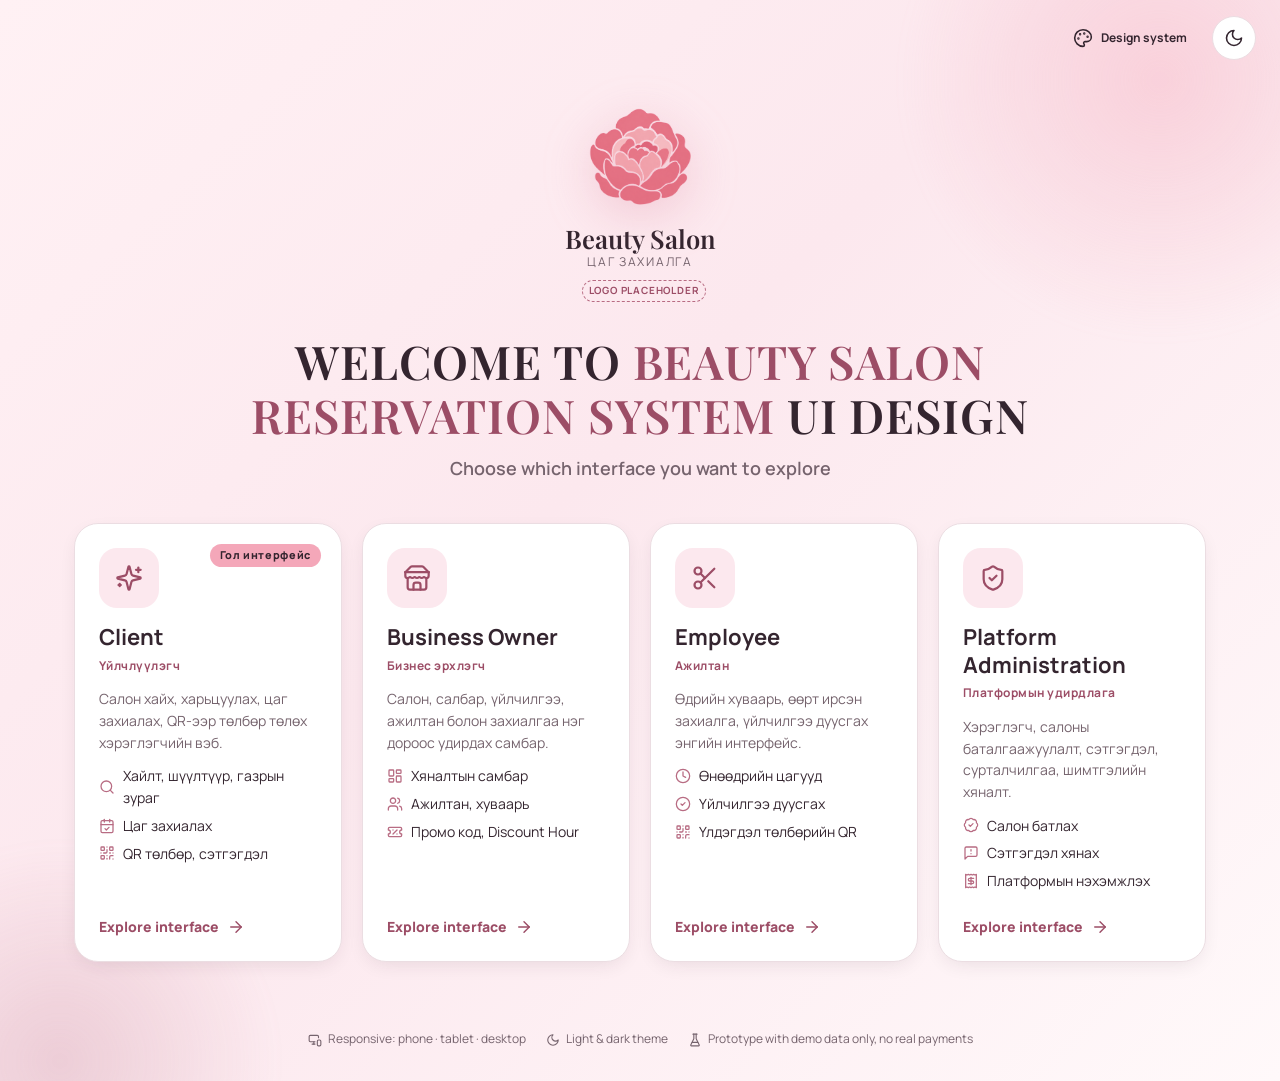
==== beauty-salon-ui/index.html @ b859e878 "overview" ====
<!DOCTYPE html>
<html lang="mn">
<head>
  <meta charset="UTF-8">
  <meta name="viewport" content="width=device-width, initial-scale=1">
  <meta name="theme-color" content="#FFF9FA">
  <title>Welcome · Beauty Salon Reservation System UI</title>
  <link rel="icon" type="image/png" href="assets/logo/logo-symbol.png">

  <link rel="preconnect" href="https://fonts.googleapis.com">
  <link rel="preconnect" href="https://fonts.gstatic.com" crossorigin>
  <link rel="stylesheet" href="https://fonts.googleapis.com/css2?family=Manrope:wght@400;500;600;700;800&family=Playfair+Display:wght@500;600;700&display=swap">

  <script src="assets/js/theme.js"></script>
  <link rel="stylesheet" href="assets/css/tokens.css">
  <link rel="stylesheet" href="assets/css/base.css">
  <link rel="stylesheet" href="assets/css/components.css">
  <link rel="stylesheet" href="assets/css/welcome.css">
</head>
<body data-base="">
  <div class="welcome">
    <div class="welcome-top">
      <a class="btn btn-ghost btn-sm" href="design-system.html"><i data-lucide="palette"></i>Design system</a>
      <span id="theme-slot"></span>
    </div>

    <main class="welcome-hero">
      <div class="welcome-logo" id="welcome-logo"></div>

      <h1 class="welcome-title">WELCOME TO <span class="accent">BEAUTY SALON RESERVATION SYSTEM</span> UI DESIGN</h1>
      <p class="welcome-sub">Choose which interface you want to explore</p>

      <div class="iface-grid">
        <a class="iface-card featured" href="client/index.html">
          <span class="iface-icon"><i data-lucide="sparkles"></i></span>
          <div>
            <h2>Client</h2>
            <span class="iface-mn">Үйлчлүүлэгч</span>
          </div>
          <p>Салон хайх, харьцуулах, цаг захиалах, QR-ээр төлбөр төлөх хэрэглэгчийн вэб.</p>
          <ul>
            <li><i data-lucide="search"></i>Хайлт, шүүлтүүр, газрын зураг</li>
            <li><i data-lucide="calendar-check"></i>Цаг захиалах</li>
            <li><i data-lucide="qr-code"></i>QR төлбөр, сэтгэгдэл</li>
          </ul>
          <span class="iface-cta">Explore interface <i data-lucide="arrow-right"></i></span>
        </a>

        <a class="iface-card" href="business/index.html">
          <span class="iface-icon"><i data-lucide="store"></i></span>
          <div>
            <h2>Business Owner</h2>
            <span class="iface-mn">Бизнес эрхлэгч</span>
          </div>
          <p>Салон, салбар, үйлчилгээ, ажилтан болон захиалгаа нэг дороос удирдах самбар.</p>
          <ul>
            <li><i data-lucide="layout-dashboard"></i>Хяналтын самбар</li>
            <li><i data-lucide="users"></i>Ажилтан, хуваарь</li>
            <li><i data-lucide="ticket-percent"></i>Промо код, Discount Hour</li>
          </ul>
          <span class="iface-cta">Explore interface <i data-lucide="arrow-right"></i></span>
        </a>

        <a class="iface-card" href="employee/index.html">
          <span class="iface-icon"><i data-lucide="scissors"></i></span>
          <div>
            <h2>Employee</h2>
            <span class="iface-mn">Ажилтан</span>
          </div>
          <p>Өдрийн хуваарь, өөрт ирсэн захиалга, үйлчилгээ дуусгах энгийн интерфейс.</p>
          <ul>
            <li><i data-lucide="clock"></i>Өнөөдрийн цагууд</li>
            <li><i data-lucide="circle-check"></i>Үйлчилгээ дуусгах</li>
            <li><i data-lucide="qr-code"></i>Үлдэгдэл төлбөрийн QR</li>
          </ul>
          <span class="iface-cta">Explore interface <i data-lucide="arrow-right"></i></span>
        </a>

        <a class="iface-card" href="admin/index.html">
          <span class="iface-icon"><i data-lucide="shield-check"></i></span>
          <div>
            <h2>Platform Administration</h2>
            <span class="iface-mn">Платформын удирдлага</span>
          </div>
          <p>Хэрэглэгч, салоны баталгаажуулалт, сэтгэгдэл, сурталчилгаа, шимтгэлийн хяналт.</p>
          <ul>
            <li><i data-lucide="badge-check"></i>Салон батлах</li>
            <li><i data-lucide="message-square-warning"></i>Сэтгэгдэл хянах</li>
            <li><i data-lucide="receipt"></i>Платформын нэхэмжлэх</li>
          </ul>
          <span class="iface-cta">Explore interface <i data-lucide="arrow-right"></i></span>
        </a>
      </div>
    </main>

    <footer class="welcome-foot">
      <span><i data-lucide="monitor-smartphone"></i>Responsive: phone · tablet · desktop</span>
      <span><i data-lucide="moon"></i>Light &amp; dark theme</span>
      <span><i data-lucide="flask-conical"></i>Prototype with demo data only, no real payments</span>
    </footer>
  </div>

  <script src="assets/vendor/lucide.min.js"></script>
  <script src="assets/js/ui.js"></script>
  <script>
    document.getElementById("welcome-logo").innerHTML = UI.logo({ href: "index.html", tag: true });
    document.getElementById("theme-slot").outerHTML = UI.themeToggle();
    UI.icons();
  </script>
</body>
</html>
---- beauty-salon-ui/assets/css/tokens.css ----
/* =========================================================
   Cherry Blossom design tokens
   Every colour, radius, shadow and spacing value used in the
   prototype comes from here. Change a value once, it updates
   in all four interfaces.
   ========================================================= */

:root {
  /* ---- Brand palette (light) ---- */
  --primary: #F4A7B9;          /* Cherry Blossom Pink */
  --primary-hover: #DE829C;    /* Deep Rose */
  --primary-soft: #FCE8EE;     /* Pale Blush */
  --on-primary: #34252F;       /* text on pink buttons (dark plum = AA contrast) */
  --accent: #B86C83;           /* Dusty Rose, for icons / decoration */
  --accent-strong: #9C4D66;    /* darker rose for small text & links (AA on ivory) */

  --bg: #FFF9FA;               /* Soft Ivory */
  --surface: #FFFFFF;
  --surface-2: #FCE8EE;        /* Pale Blush */
  --surface-3: #F8F0F3;
  --text: #34252F;             /* Dark Plum */
  --text-2: #75636D;           /* Muted Mauve */
  --text-3: #9A8891;
  --border: #EBDDE2;
  --border-strong: #DCC6CF;

  /* ---- Status colours (tuned to sit with the pink) ---- */
  --success: #2F8F6B;
  --success-soft: #E3F4EC;
  --warning: #B7791F;
  --warning-soft: #FCF1DC;
  --danger: #C2415D;
  --danger-soft: #FBE4E9;
  --info: #5468B8;
  --info-soft: #E7EAF8;

  /* ---- Effects ---- */
  --shadow-sm: 0 1px 2px rgba(52, 37, 47, .06);
  --shadow-md: 0 6px 20px -6px rgba(52, 37, 47, .12);
  --shadow-lg: 0 18px 48px -12px rgba(120, 50, 80, .22);
  --ring: 0 0 0 3px rgba(222, 130, 156, .45);
  --gradient-blush: linear-gradient(135deg, #FFF1F4 0%, #FCE8EE 45%, #FFF9FA 100%);
  --overlay: rgba(52, 37, 47, .45);

  /* ---- Typography ---- */
  --font-sans: "Manrope", "Segoe UI", "Helvetica Neue", Arial, sans-serif;
  --font-display: "Playfair Display", Georgia, "Times New Roman", serif;
  --fs-xs: .75rem;
  --fs-sm: .875rem;
  --fs-md: 1rem;
  --fs-lg: 1.125rem;
  --fs-xl: 1.375rem;
  --fs-2xl: 1.75rem;
  --fs-3xl: clamp(1.75rem, 1.2rem + 2.4vw, 2.75rem);

  /* ---- Spacing scale (4px base) ---- */
  --sp-1: 4px;
  --sp-2: 8px;
  --sp-3: 12px;
  --sp-4: 16px;
  --sp-5: 20px;
  --sp-6: 24px;
  --sp-8: 32px;
  --sp-10: 40px;
  --sp-12: 48px;
  --sp-16: 64px;

  /* ---- Radius ---- */
  --r-sm: 8px;
  --r-md: 12px;
  --r-lg: 18px;
  --r-xl: 24px;
  --r-pill: 999px;

  /* ---- Layout ---- */
  --header-h: 64px;
  --demo-bar-h: 36px;
  --sidebar-w: 248px;
  --sidebar-w-collapsed: 76px;
  --bottom-nav-h: 64px;
  --content-max: 1200px;

  --ease: cubic-bezier(.2, .7, .2, 1);
  --t-fast: 150ms;
  --t-med: 260ms;

  color-scheme: light;
}

/* ---- Dark theme ---- */
:root[data-theme="dark"] {
  --primary: #F4A7B9;
  --primary-hover: #F7BCCA;
  --primary-soft: #3D2C38;
  --on-primary: #19151B;
  --accent: #E69CB2;
  --accent-strong: #F0B3C4;

  --bg: #19151B;               /* Deep Plum Black */
  --surface: #272129;          /* Dark Plum */
  --surface-2: #352B35;        /* Muted Plum */
  --surface-3: #2F2730;
  --text: #F9F2F5;
  --text-2: #C2B1BC;
  --text-3: #9A8893;
  --border: #493B46;
  --border-strong: #5C4B58;

  --success: #5CC79C;
  --success-soft: #1F3A30;
  --warning: #E3B062;
  --warning-soft: #3D3121;
  --danger: #F07C95;
  --danger-soft: #45222C;
  --info: #9AA9EC;
  --info-soft: #262C48;

  --shadow-sm: 0 1px 2px rgba(0, 0, 0, .35);
  --shadow-md: 0 6px 20px -6px rgba(0, 0, 0, .5);
  --shadow-lg: 0 18px 48px -12px rgba(0, 0, 0, .65);
  --ring: 0 0 0 3px rgba(244, 167, 185, .45);
  --gradient-blush: linear-gradient(135deg, #221B24 0%, #2A2029 50%, #19151B 100%);
  --overlay: rgba(10, 6, 10, .6);

  color-scheme: dark;
}
---- beauty-salon-ui/assets/css/base.css ----
/* =========================================================
   Base: reset, typography, focus, utilities
   ========================================================= */

*, *::before, *::after { box-sizing: border-box; }

html { -webkit-text-size-adjust: 100%; }

body {
  margin: 0;
  min-height: 100vh;
  font-family: var(--font-sans);
  font-size: var(--fs-md);
  line-height: 1.55;
  color: var(--text);
  background: var(--bg);
  -webkit-font-smoothing: antialiased;
  overflow-x: hidden;
}

/* Smooth theme change. Added by theme.js after first paint so the
   page doesn't animate on load. */
html.theme-ready body,
html.theme-ready .card,
html.theme-ready .surface,
html.theme-ready .btn,
html.theme-ready .input,
html.theme-ready .app-header,
html.theme-ready .sidebar,
html.theme-ready .bottom-nav,
html.theme-ready .demo-bar {
  transition: background-color var(--t-med) var(--ease),
              border-color var(--t-med) var(--ease),
              color var(--t-med) var(--ease),
              box-shadow var(--t-med) var(--ease);
}

img, svg { display: block; max-width: 100%; }
button, input, select, textarea { font: inherit; color: inherit; }
button { cursor: pointer; }
a { color: var(--accent-strong); text-decoration: none; }
a:hover { text-decoration: underline; }

h1, h2, h3, h4 { margin: 0 0 var(--sp-2); line-height: 1.25; font-weight: 700; }
h1 { font-size: var(--fs-3xl); }
h2 { font-size: var(--fs-2xl); }
h3 { font-size: var(--fs-xl); }
h4 { font-size: var(--fs-lg); }
p { margin: 0 0 var(--sp-3); }

.display { font-family: var(--font-display); font-weight: 600; letter-spacing: .01em; }

/* Visible keyboard focus everywhere */
:focus { outline: none; }
:focus-visible {
  outline: none;
  box-shadow: var(--ring);
  border-radius: var(--r-sm);
}

::selection { background: var(--primary); color: var(--on-primary); }

/* Lucide renders <i data-lucide> into <svg class="lucide">. */
.lucide { width: 20px; height: 20px; stroke-width: 1.9; flex-shrink: 0; }
.icon-sm .lucide, .lucide.icon-sm { width: 16px; height: 16px; }
.icon-lg .lucide, .lucide.icon-lg { width: 28px; height: 28px; }

/* ---- Utilities ---- */
.sr-only {
  position: absolute; width: 1px; height: 1px; padding: 0; margin: -1px;
  overflow: hidden; clip: rect(0 0 0 0); white-space: nowrap; border: 0;
}
.muted { color: var(--text-2); }
.small { font-size: var(--fs-sm); }
.xs { font-size: var(--fs-xs); }
.row { display: flex; align-items: center; gap: var(--sp-3); }
.row-wrap { display: flex; flex-wrap: wrap; gap: var(--sp-3); }
.stack { display: flex; flex-direction: column; gap: var(--sp-3); }
.spacer { flex: 1; }
.center { text-align: center; }
.mt-4 { margin-top: var(--sp-4); }
.mt-6 { margin-top: var(--sp-6); }
.mb-4 { margin-bottom: var(--sp-4); }
.hide-mobile { }
@media (max-width: 767px) { .hide-mobile { display: none !important; } }
@media (min-width: 768px) { .show-mobile-only { display: none !important; } }

@media (prefers-reduced-motion: reduce) {
  *, *::before, *::after { animation-duration: 1ms !important; transition-duration: 1ms !important; }
}
---- beauty-salon-ui/assets/css/components.css ----
/* =========================================================
   Shared components used by all four interfaces
   ========================================================= */

/* ---------- Logo ---------- */
.logo { display: inline-flex; align-items: center; gap: var(--sp-2); color: var(--text); text-decoration: none; }
.logo:hover { text-decoration: none; }
.logo img { height: 36px; width: auto; object-fit: contain; }
.logo .logo-word { display: flex; flex-direction: column; gap: 3px; line-height: 1.1; }
.logo .logo-word b { font-family: var(--font-display); font-size: 1.15rem; font-weight: 600; }
.logo .logo-word span { font-size: .68rem; letter-spacing: .14em; text-transform: uppercase; color: var(--text-2); }
.logo .logo-combo { display: inline-flex; align-items: center; gap: var(--sp-2); }
.logo .logo-symbol { display: none; }
/* Symbol on phones, combination from tablet up (header context) */
@media (max-width: 767px) {
  .logo[data-responsive] .logo-combo { display: none; }
  .logo[data-responsive] .logo-symbol { display: block; }
}
.logo-placeholder-tag {
  display: inline-block; margin-left: var(--sp-2);
  font-size: .62rem; font-weight: 700; letter-spacing: .08em; text-transform: uppercase;
  padding: 2px 6px; border-radius: var(--r-pill);
  border: 1px dashed var(--accent); color: var(--accent-strong);
}

/* ---------- Buttons ---------- */
.btn {
  display: inline-flex; align-items: center; justify-content: center; gap: var(--sp-2);
  min-height: 44px; padding: 0 var(--sp-5);
  border-radius: var(--r-pill); border: 1px solid transparent;
  font-weight: 700; font-size: var(--fs-sm); line-height: 1; white-space: nowrap;
  text-decoration: none; cursor: pointer; user-select: none;
  transition: background-color var(--t-fast) var(--ease), transform var(--t-fast) var(--ease),
              box-shadow var(--t-fast) var(--ease), border-color var(--t-fast);
}
.btn:hover { text-decoration: none; }
.btn:active { transform: translateY(1px); }
.btn[disabled], .btn.is-disabled { opacity: .5; cursor: not-allowed; pointer-events: none; }

.btn-primary { background: var(--primary); color: var(--on-primary); box-shadow: 0 6px 16px -8px var(--primary-hover); }
.btn-primary:hover { background: var(--primary-hover); }
.btn-secondary { background: var(--surface); color: var(--text); border-color: var(--border-strong); }
.btn-secondary:hover { background: var(--surface-2); }
.btn-ghost { background: transparent; color: var(--text); }
.btn-ghost:hover { background: var(--surface-2); }
.btn-danger { background: var(--danger); color: #fff; }
.btn-danger:hover { filter: brightness(1.05); }
.btn-sm { min-height: 36px; padding: 0 var(--sp-4); font-size: var(--fs-xs); }
.btn-lg { min-height: 52px; padding: 0 var(--sp-6); font-size: var(--fs-md); }
.btn-block { width: 100%; }

.icon-btn {
  display: inline-grid; place-items: center;
  width: 44px; height: 44px; border-radius: var(--r-pill);
  border: 1px solid var(--border); background: var(--surface); color: var(--text);
  transition: background-color var(--t-fast), border-color var(--t-fast);
}
.icon-btn:hover { background: var(--surface-2); border-color: var(--border-strong); }
.icon-btn.plain { border-color: transparent; background: transparent; }

/* Theme toggle swaps sun / moon icon */
.theme-toggle .when-dark { display: none; }
:root[data-theme="dark"] .theme-toggle .when-dark { display: block; }
:root[data-theme="dark"] .theme-toggle .when-light { display: none; }

/* ---------- Form controls ---------- */
.field { display: flex; flex-direction: column; gap: 6px; }
.field label { font-size: var(--fs-sm); font-weight: 600; }
.field .hint { font-size: var(--fs-xs); color: var(--text-2); }
.field .error-text { font-size: var(--fs-xs); color: var(--danger); display: none; }
.field.has-error .input { border-color: var(--danger); }
.field.has-error .error-text { display: block; }

.input, .select, .textarea {
  width: 100%; min-height: 44px; padding: 10px 14px;
  border-radius: var(--r-md); border: 1px solid var(--border-strong);
  background: var(--surface); color: var(--text);
  transition: border-color var(--t-fast), box-shadow var(--t-fast);
}
.input::placeholder, .textarea::placeholder { color: var(--text-3); }
.input:focus, .select:focus, .textarea:focus { border-color: var(--primary-hover); box-shadow: var(--ring); }
.textarea { min-height: 96px; resize: vertical; }
.select { appearance: none; background-image: linear-gradient(45deg, transparent 50%, var(--text-2) 50%), linear-gradient(135deg, var(--text-2) 50%, transparent 50%); background-position: calc(100% - 18px) 50%, calc(100% - 13px) 50%; background-size: 5px 5px; background-repeat: no-repeat; padding-right: 36px; }

.input-icon { position: relative; }
.input-icon .lucide { position: absolute; left: 14px; top: 50%; transform: translateY(-50%); color: var(--text-2); pointer-events: none; }
.input-icon .input { padding-left: 42px; }

.check { display: inline-flex; align-items: center; gap: var(--sp-2); cursor: pointer; font-size: var(--fs-sm); }
.check input { width: 18px; height: 18px; accent-color: var(--primary-hover); }

.switch { position: relative; display: inline-flex; align-items: center; gap: var(--sp-3); cursor: pointer; font-size: var(--fs-sm); }
.switch input { position: absolute; opacity: 0; width: 0; height: 0; }
.switch .track { width: 44px; height: 26px; border-radius: var(--r-pill); background: var(--border-strong); position: relative; transition: background var(--t-fast); }
.switch .track::after { content: ""; position: absolute; top: 3px; left: 3px; width: 20px; height: 20px; border-radius: 50%; background: #fff; box-shadow: var(--shadow-sm); transition: transform var(--t-med) var(--ease); }
.switch input:checked + .track { background: var(--primary-hover); }
.switch input:checked + .track::after { transform: translateX(18px); }
.switch input:focus-visible + .track { box-shadow: var(--ring); }

/* ---------- Chips ---------- */
.chip {
  display: inline-flex; align-items: center; gap: 6px;
  min-height: 36px; padding: 0 14px; border-radius: var(--r-pill);
  border: 1px solid var(--border-strong); background: var(--surface); color: var(--text);
  font-size: var(--fs-sm); font-weight: 600; cursor: pointer;
  transition: background var(--t-fast), border-color var(--t-fast), color var(--t-fast);
}
.chip:hover { border-color: var(--primary-hover); }
.chip[aria-pressed="true"], .chip.is-active { background: var(--primary); border-color: var(--primary); color: var(--on-primary); }
.chip .lucide { width: 16px; height: 16px; }

/* ---------- Badges ---------- */
.badge {
  display: inline-flex; align-items: center; gap: 4px;
  padding: 3px 10px; border-radius: var(--r-pill);
  font-size: var(--fs-xs); font-weight: 700; white-space: nowrap;
  background: var(--surface-2); color: var(--text);
}
.badge::before { content: ""; width: 6px; height: 6px; border-radius: 50%; background: currentColor; opacity: .8; }
.badge.no-dot::before { display: none; }
.badge-success { background: var(--success-soft); color: var(--success); }
.badge-warning { background: var(--warning-soft); color: var(--warning); }
.badge-danger  { background: var(--danger-soft);  color: var(--danger); }
.badge-info    { background: var(--info-soft);    color: var(--info); }
.badge-pink    { background: var(--primary-soft); color: var(--accent-strong); }

/* ---------- Cards ---------- */
.card {
  background: var(--surface); border: 1px solid var(--border);
  border-radius: var(--r-lg); box-shadow: var(--shadow-sm);
  padding: var(--sp-5);
}
.card-hover { transition: transform var(--t-med) var(--ease), box-shadow var(--t-med) var(--ease); }
.card-hover:hover { transform: translateY(-3px); box-shadow: var(--shadow-md); }
.card-title { display: flex; align-items: center; justify-content: space-between; gap: var(--sp-3); margin-bottom: var(--sp-4); }
.card-title h3 { margin: 0; font-size: var(--fs-lg); }

.stat-card { display: flex; flex-direction: column; gap: 6px; }
.stat-card .stat-icon { width: 40px; height: 40px; border-radius: var(--r-md); display: grid; place-items: center; background: var(--primary-soft); color: var(--accent-strong); }
.stat-card .stat-value { font-size: var(--fs-2xl); font-weight: 800; letter-spacing: -.01em; }
.stat-card .stat-label { font-size: var(--fs-sm); color: var(--text-2); }
.stat-card .stat-trend { font-size: var(--fs-xs); font-weight: 700; color: var(--success); }

/* ---------- Avatar ---------- */
.avatar { width: 40px; height: 40px; border-radius: 50%; display: grid; place-items: center; font-weight: 800; font-size: var(--fs-sm); background: var(--primary-soft); color: var(--accent-strong); flex-shrink: 0; }

/* ---------- Tables ---------- */
.table-wrap { width: 100%; overflow-x: auto; border: 1px solid var(--border); border-radius: var(--r-lg); background: var(--surface); }
.table { width: 100%; border-collapse: collapse; font-size: var(--fs-sm); }
.table th { text-align: left; font-weight: 700; font-size: var(--fs-xs); text-transform: uppercase; letter-spacing: .05em; color: var(--text-2); background: var(--surface-3); padding: 12px 16px; white-space: nowrap; }
.table td { padding: 14px 16px; border-top: 1px solid var(--border); vertical-align: middle; }
.table tbody tr:hover { background: var(--surface-3); }

/* ---------- Tabs / segmented ---------- */
.segmented { display: inline-flex; padding: 4px; border-radius: var(--r-pill); background: var(--surface-2); gap: 4px; }
.segmented button { border: 0; background: transparent; min-height: 36px; padding: 0 16px; border-radius: var(--r-pill); font-weight: 700; font-size: var(--fs-sm); color: var(--text-2); display: inline-flex; align-items: center; gap: 6px; }
.segmented button[aria-selected="true"] { background: var(--surface); color: var(--text); box-shadow: var(--shadow-sm); }

/* ---------- Modal & bottom sheet ---------- */
.overlay {
  position: fixed; inset: 0; z-index: 900; background: var(--overlay);
  display: flex; align-items: center; justify-content: center; padding: var(--sp-4);
  opacity: 0; visibility: hidden; transition: opacity var(--t-med) var(--ease), visibility var(--t-med);
}
.overlay.is-open { opacity: 1; visibility: visible; }
.modal {
  width: min(520px, 100%); max-height: calc(100vh - 32px); overflow: auto;
  background: var(--surface); border-radius: var(--r-xl); box-shadow: var(--shadow-lg);
  padding: var(--sp-6); transform: translateY(12px) scale(.98); transition: transform var(--t-med) var(--ease);
}
.overlay.is-open .modal { transform: none; }
.modal-head { display: flex; align-items: flex-start; justify-content: space-between; gap: var(--sp-3); margin-bottom: var(--sp-4); }
.modal-head h3 { margin: 0; }
.modal-foot { display: flex; justify-content: flex-end; gap: var(--sp-3); margin-top: var(--sp-6); flex-wrap: wrap; }

/* On phones the modal becomes a bottom sheet */
@media (max-width: 767px) {
  .overlay.sheet-on-mobile { align-items: flex-end; padding: 0; }
  .overlay.sheet-on-mobile .modal {
    width: 100%; border-radius: var(--r-xl) var(--r-xl) 0 0; max-height: 88vh;
    transform: translateY(100%); padding-bottom: calc(var(--sp-6) + env(safe-area-inset-bottom));
  }
  .overlay.sheet-on-mobile.is-open .modal { transform: none; }
  .overlay.sheet-on-mobile .modal::before { content: ""; display: block; width: 40px; height: 4px; border-radius: 4px; background: var(--border-strong); margin: -8px auto var(--sp-4); }
}

/* ---------- Toast ---------- */
.toast-stack { position: fixed; z-index: 1000; right: var(--sp-4); bottom: var(--sp-4); display: flex; flex-direction: column; gap: var(--sp-2); pointer-events: none; }
@media (max-width: 767px) { .toast-stack { left: var(--sp-4); bottom: calc(var(--bottom-nav-h) + var(--sp-4)); } }
.toast {
  pointer-events: auto; display: flex; align-items: center; gap: var(--sp-3);
  min-width: 260px; max-width: 380px; padding: 12px 16px; border-radius: var(--r-md);
  background: var(--surface); color: var(--text); border: 1px solid var(--border); box-shadow: var(--shadow-lg);
  font-size: var(--fs-sm); font-weight: 600; animation: toast-in var(--t-med) var(--ease);
}
.toast .lucide { color: var(--success); }
.toast.error .lucide { color: var(--danger); }
.toast.info .lucide { color: var(--info); }
.toast.leaving { opacity: 0; transform: translateY(8px); transition: all var(--t-med); }
@keyframes toast-in { from { opacity: 0; transform: translateY(8px); } to { opacity: 1; transform: none; } }

/* ---------- Empty state ---------- */
.empty {
  display: flex; flex-direction: column; align-items: center; text-align: center; gap: var(--sp-3);
  padding: var(--sp-12) var(--sp-6); border: 1px dashed var(--border-strong); border-radius: var(--r-lg);
  background: var(--surface);
}
.empty .empty-icon { width: 64px; height: 64px; border-radius: 50%; display: grid; place-items: center; background: var(--primary-soft); color: var(--accent-strong); }
.empty .empty-icon .lucide { width: 28px; height: 28px; }
.empty h3 { margin: 0; font-size: var(--fs-lg); }
.empty p { margin: 0; max-width: 420px; color: var(--text-2); font-size: var(--fs-sm); }

/* ---------- Skeleton (loading) ---------- */
.skeleton { border-radius: var(--r-sm); background: linear-gradient(90deg, var(--surface-2) 0%, var(--surface-3) 50%, var(--surface-2) 100%); background-size: 200% 100%; animation: shimmer 1.4s infinite linear; }
@keyframes shimmer { to { background-position: -200% 0; } }
---- beauty-salon-ui/assets/css/welcome.css ----
/* =========================================================
   Welcome / interface selection screen
   ========================================================= */

.welcome {
  position: relative; min-height: 100vh; overflow: hidden;
  display: flex; flex-direction: column;
  background: var(--gradient-blush);
}

/* Soft blossom glows in the background, kept subtle */
.welcome::before, .welcome::after {
  content: ""; position: absolute; border-radius: 50%; pointer-events: none; filter: blur(10px);
}
.welcome::before {
  width: 520px; height: 520px; top: -180px; right: -140px;
  background: radial-gradient(circle, color-mix(in srgb, var(--primary) 38%, transparent) 0%, transparent 70%);
}
.welcome::after {
  width: 440px; height: 440px; bottom: -200px; left: -160px;
  background: radial-gradient(circle, color-mix(in srgb, var(--accent) 22%, transparent) 0%, transparent 70%);
}

.welcome-top {
  position: relative; z-index: 1;
  display: flex; align-items: center; justify-content: flex-end; gap: var(--sp-2);
  padding: var(--sp-4) var(--sp-6);
}

.welcome-hero {
  position: relative; z-index: 1; flex: 1;
  width: 100%; max-width: 1180px; margin: 0 auto;
  padding: var(--sp-6) var(--sp-6) var(--sp-12);
  display: flex; flex-direction: column; align-items: center; text-align: center;
}

/* Big combination logo */
.welcome-logo .logo { flex-direction: column; gap: var(--sp-3); }
.welcome-logo .logo .logo-combo { flex-direction: column; gap: var(--sp-3); align-items: center; }
.welcome-logo .logo img { height: 112px; filter: drop-shadow(0 12px 24px rgba(222, 130, 156, .35)); }
.welcome-logo .logo .logo-word { align-items: center; }
.welcome-logo .logo .logo-word b { font-size: 1.6rem; }
.welcome-logo .logo .logo-word span { font-size: .75rem; }
.welcome-logo { animation: rise .7s var(--ease) both; }

.welcome-title {
  margin: var(--sp-8) 0 var(--sp-3);
  max-width: 900px;
  font-family: var(--font-display); font-weight: 600;
  font-size: clamp(1.5rem, 1rem + 2.6vw, 2.9rem);
  line-height: 1.18; letter-spacing: .02em;
  animation: rise .7s .08s var(--ease) both;
}
.welcome-title .accent { color: var(--accent-strong); }
.welcome-sub {
  margin: 0 0 var(--sp-10); color: var(--text-2);
  font-size: var(--fs-lg); font-weight: 600;
  animation: rise .7s .14s var(--ease) both;
}

.iface-grid {
  width: 100%;
  display: grid; gap: var(--sp-5);
  grid-template-columns: repeat(4, minmax(0, 1fr));
  text-align: left;
}
@media (max-width: 1023px) { .iface-grid { grid-template-columns: repeat(2, minmax(0, 1fr)); } }
@media (max-width: 599px)  { .iface-grid { grid-template-columns: 1fr; } }

.iface-card {
  position: relative; display: flex; flex-direction: column; gap: var(--sp-3);
  padding: var(--sp-6); border-radius: var(--r-xl);
  background: var(--surface); border: 1px solid var(--border);
  box-shadow: var(--shadow-md); color: var(--text);
  transition: transform var(--t-med) var(--ease), box-shadow var(--t-med) var(--ease), border-color var(--t-med);
  animation: rise .7s var(--ease) both;
}
.iface-card:nth-child(1) { animation-delay: .2s; }
.iface-card:nth-child(2) { animation-delay: .26s; }
.iface-card:nth-child(3) { animation-delay: .32s; }
.iface-card:nth-child(4) { animation-delay: .38s; }
.iface-card:hover { text-decoration: none; transform: translateY(-6px); box-shadow: var(--shadow-lg); border-color: var(--primary); }
.iface-card:focus-visible { border-radius: var(--r-xl); }

.iface-card .iface-icon {
  width: 60px; height: 60px; border-radius: var(--r-lg);
  display: grid; place-items: center;
  background: var(--primary-soft); color: var(--accent-strong);
  transition: background var(--t-med), color var(--t-med), transform var(--t-med) var(--ease);
}
.iface-card .iface-icon .lucide { width: 28px; height: 28px; }
.iface-card:hover .iface-icon { background: var(--primary); color: var(--on-primary); transform: rotate(-6deg); }

.iface-card h2 { margin: var(--sp-1) 0 0; font-size: var(--fs-xl); }
.iface-card .iface-mn { font-size: var(--fs-xs); font-weight: 700; color: var(--accent-strong); letter-spacing: .04em; }
.iface-card p { margin: 0; font-size: var(--fs-sm); color: var(--text-2); }
.iface-card ul { list-style: none; margin: 0; padding: 0; display: flex; flex-direction: column; gap: 6px; }
.iface-card li { display: flex; align-items: center; gap: var(--sp-2); font-size: var(--fs-sm); }
.iface-card li .lucide { width: 16px; height: 16px; color: var(--accent); }

.iface-card .iface-cta {
  margin-top: auto; padding-top: var(--sp-3);
  display: inline-flex; align-items: center; gap: var(--sp-2);
  font-weight: 800; font-size: var(--fs-sm); color: var(--accent-strong);
}
.iface-card .iface-cta .lucide { width: 18px; height: 18px; transition: transform var(--t-med) var(--ease); }
.iface-card:hover .iface-cta .lucide { transform: translateX(4px); }

.iface-card.featured::before {
  content: "Гол интерфейс"; position: absolute; top: var(--sp-5); right: var(--sp-5);
  font-size: .68rem; font-weight: 800; letter-spacing: .06em;
  padding: 3px 10px; border-radius: var(--r-pill);
  background: var(--primary); color: var(--on-primary);
}

.welcome-foot {
  position: relative; z-index: 1;
  display: flex; flex-wrap: wrap; justify-content: center; gap: var(--sp-2) var(--sp-5);
  padding: var(--sp-5) var(--sp-6) var(--sp-8);
  font-size: var(--fs-xs); color: var(--text-2);
}
.welcome-foot span { display: inline-flex; align-items: center; gap: 6px; }
.welcome-foot .lucide { width: 14px; height: 14px; }

@media (max-width: 599px) {
  .welcome-top { padding: var(--sp-3) var(--sp-4); }
  .welcome-hero { padding: var(--sp-2) var(--sp-4) var(--sp-8); }
  .welcome-logo .logo img { height: 84px; }
  .welcome-sub { font-size: var(--fs-md); margin-bottom: var(--sp-6); }
  .iface-card { padding: var(--sp-5); }
}

@keyframes rise { from { opacity: 0; transform: translateY(14px); } to { opacity: 1; transform: none; } }
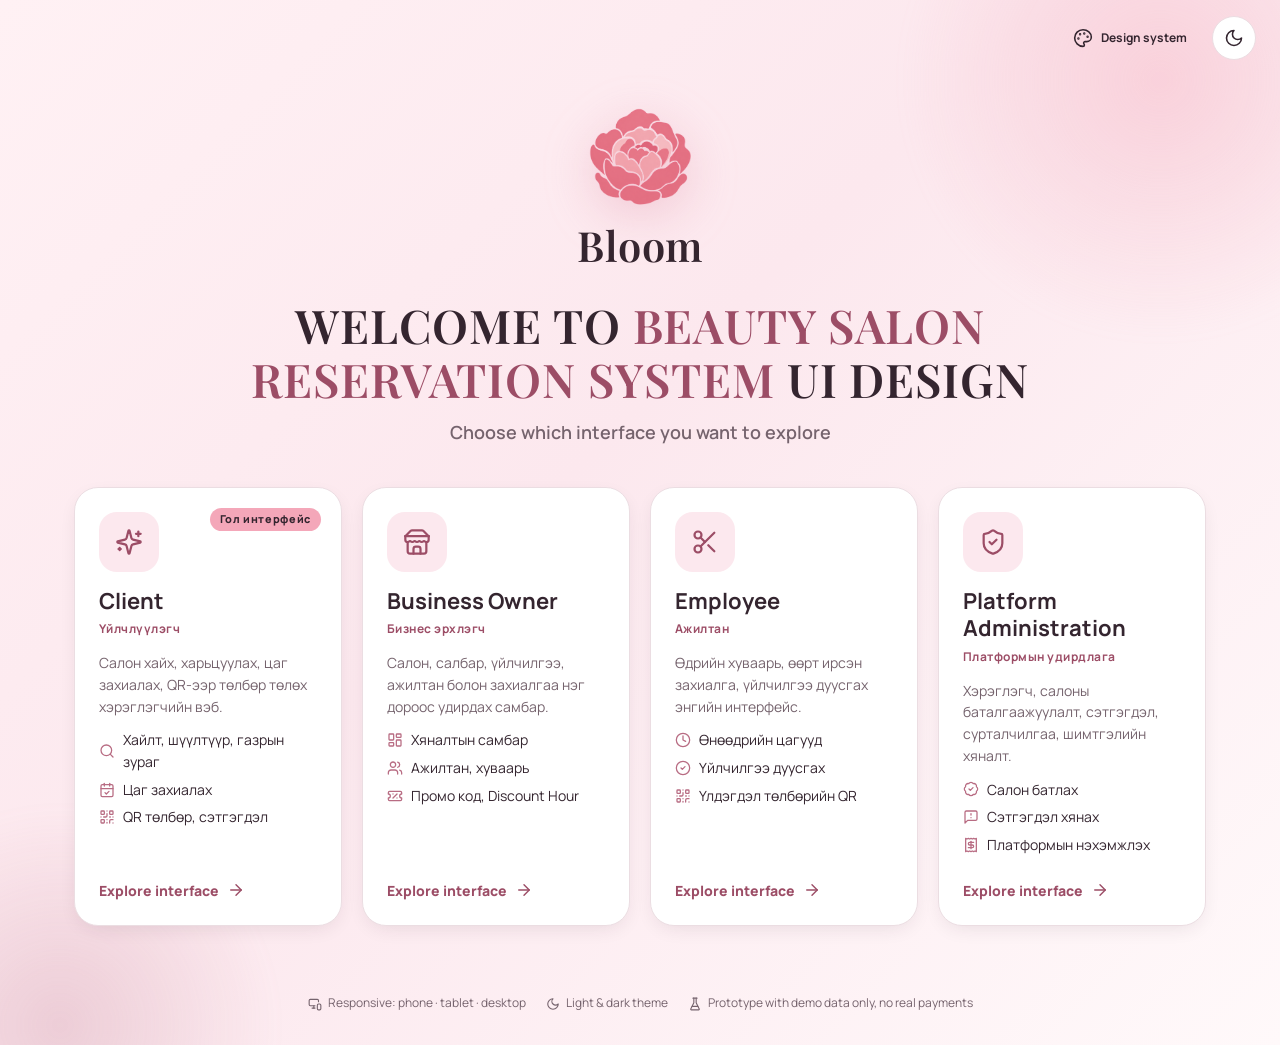
==== commit dad887fb: "jojo" ====
--- a/beauty-salon-ui/index.html
+++ b/beauty-salon-ui/index.html
@@ -103,7 +103,7 @@
   <script src="assets/vendor/lucide.min.js"></script>
   <script src="assets/js/ui.js"></script>
   <script>
-    document.getElementById("welcome-logo").innerHTML = UI.logo({ href: "index.html", tag: true });
+    document.getElementById("welcome-logo").innerHTML = UI.logo({ href: "index.html" });
     document.getElementById("theme-slot").outerHTML = UI.themeToggle();
     UI.icons();
   </script>
--- a/beauty-salon-ui/assets/css/base.css
+++ b/beauty-salon-ui/assets/css/base.css
@@ -66,6 +66,7 @@
 .icon-lg .lucide, .lucide.icon-lg { width: 28px; height: 28px; }
 
 /* ---- Utilities ---- */
+[hidden] { display: none !important; }
 .sr-only {
   position: absolute; width: 1px; height: 1px; padding: 0; margin: -1px;
   overflow: hidden; clip: rect(0 0 0 0); white-space: nowrap; border: 0;
--- a/beauty-salon-ui/assets/css/components.css
+++ b/beauty-salon-ui/assets/css/components.css
@@ -3,12 +3,12 @@
    ========================================================= */
 
 /* ---------- Logo ---------- */
-.logo { display: inline-flex; align-items: center; gap: var(--sp-2); color: var(--text); text-decoration: none; }
+.logo { display: inline-flex; align-items: center; gap: var(--sp-2); color: var(--text); text-decoration: none; flex-shrink: 0; }
 .logo:hover { text-decoration: none; }
 .logo img { height: 36px; width: auto; object-fit: contain; }
 .logo .logo-word { display: flex; flex-direction: column; gap: 3px; line-height: 1.1; }
-.logo .logo-word b { font-family: var(--font-display); font-size: 1.15rem; font-weight: 600; }
-.logo .logo-word span { font-size: .68rem; letter-spacing: .14em; text-transform: uppercase; color: var(--text-2); }
+.logo .logo-word b { font-family: var(--font-display); font-size: 1.5rem; font-weight: 600; letter-spacing: .01em; line-height: 1; }
+.logo .logo-word span { font-size: .6rem; font-weight: 700; letter-spacing: .12em; text-transform: uppercase; color: var(--accent-strong); white-space: nowrap; }
 .logo .logo-combo { display: inline-flex; align-items: center; gap: var(--sp-2); }
 .logo .logo-symbol { display: none; }
 /* Symbol on phones, combination from tablet up (header context) */
@@ -142,7 +142,10 @@
 .stat-card .stat-trend { font-size: var(--fs-xs); font-weight: 700; color: var(--success); }
 
 /* ---------- Avatar ---------- */
-.avatar { width: 40px; height: 40px; border-radius: 50%; display: grid; place-items: center; font-weight: 800; font-size: var(--fs-sm); background: var(--primary-soft); color: var(--accent-strong); flex-shrink: 0; }
+.avatar { position: relative; overflow: hidden; width: 40px; height: 40px; border-radius: 50%; display: grid; place-items: center; font-weight: 800; font-size: var(--fs-sm); background: var(--primary-soft); color: var(--accent-strong); flex-shrink: 0; }
+
+.avatar > img { position: absolute; inset: 0; width: 100%; height: 100%; object-fit: cover; }
+.avatar.has-photo { color: transparent; }
 
 /* ---------- Tables ---------- */
 .table-wrap { width: 100%; overflow-x: auto; border: 1px solid var(--border); border-radius: var(--r-lg); background: var(--surface); }
--- a/beauty-salon-ui/assets/css/welcome.css
+++ b/beauty-salon-ui/assets/css/welcome.css
@@ -39,8 +39,8 @@
 .welcome-logo .logo .logo-combo { flex-direction: column; gap: var(--sp-3); align-items: center; }
 .welcome-logo .logo img { height: 112px; filter: drop-shadow(0 12px 24px rgba(222, 130, 156, .35)); }
 .welcome-logo .logo .logo-word { align-items: center; }
-.welcome-logo .logo .logo-word b { font-size: 1.6rem; }
-.welcome-logo .logo .logo-word span { font-size: .75rem; }
+.welcome-logo .logo .logo-word b { font-size: 2.6rem; }
+.welcome-logo .logo .logo-word span { font-size: .72rem; }
 .welcome-logo { animation: rise .7s var(--ease) both; }
 
 .welcome-title {
